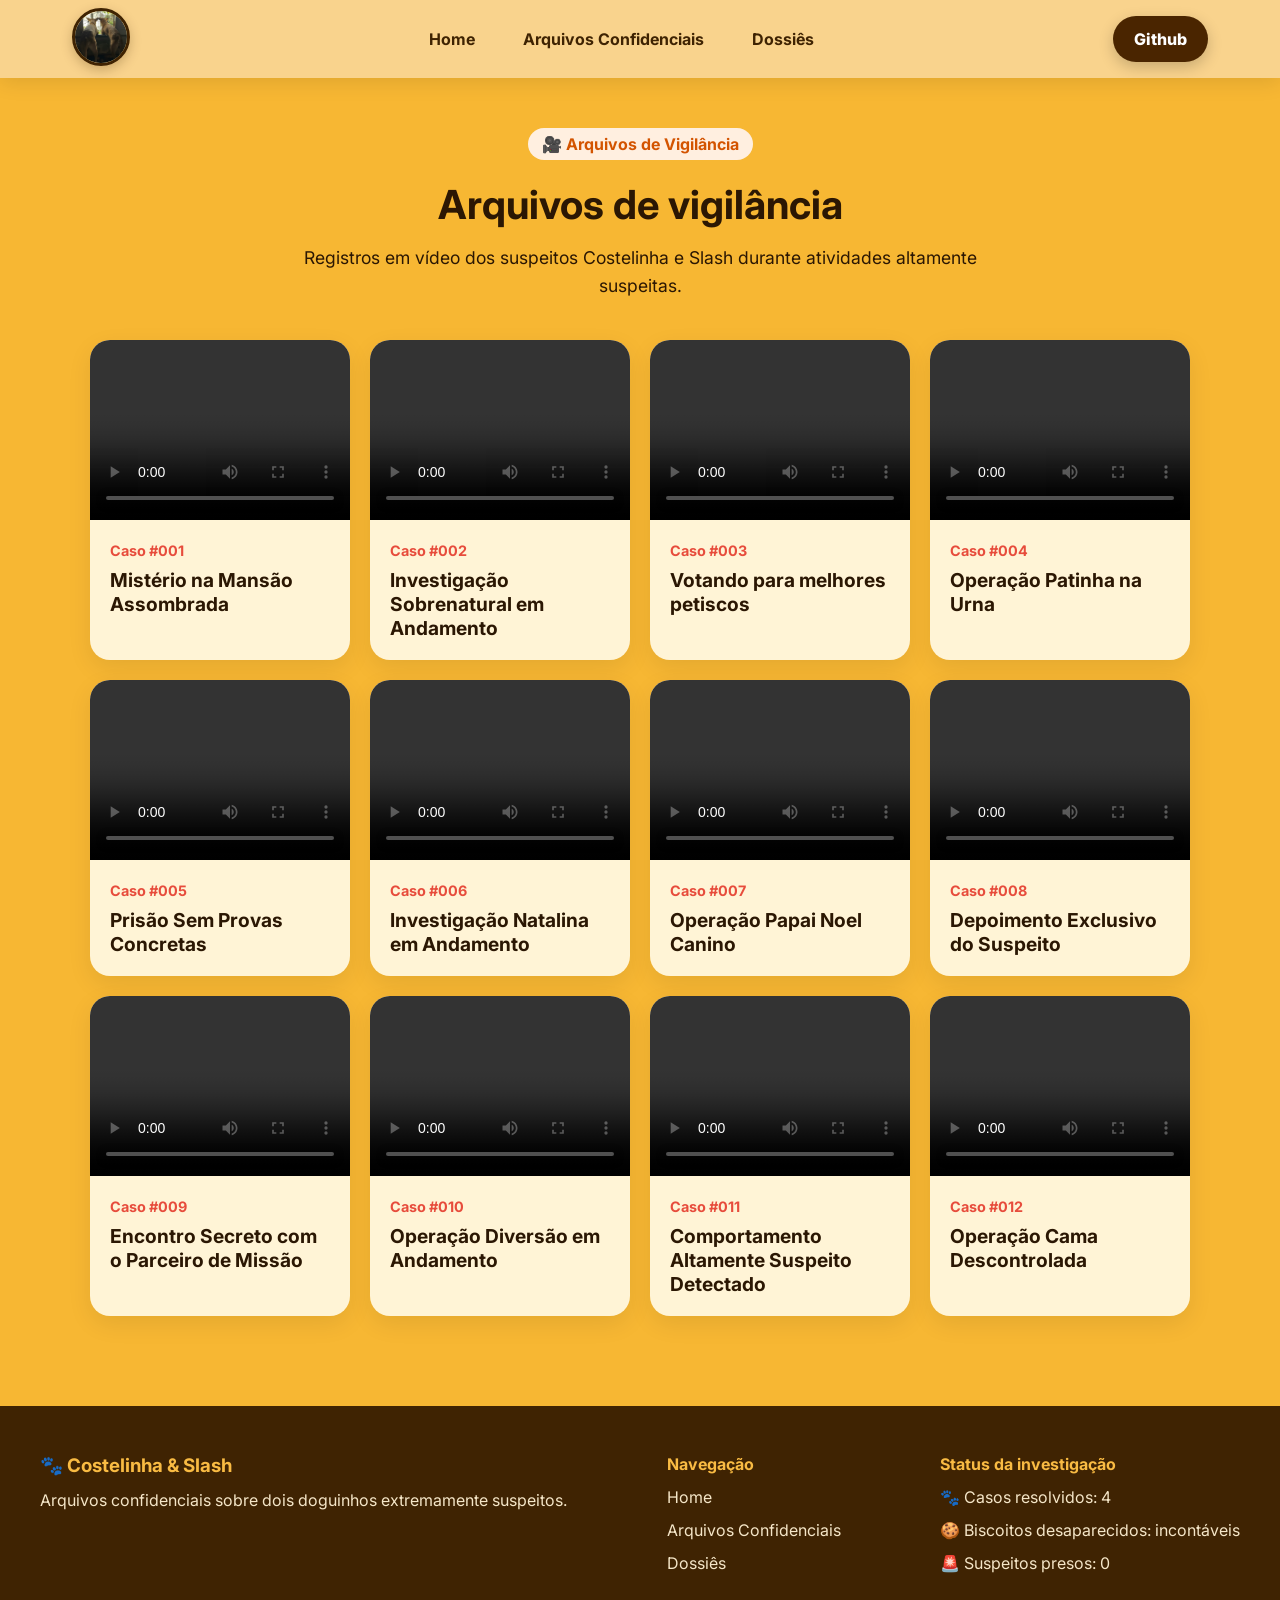
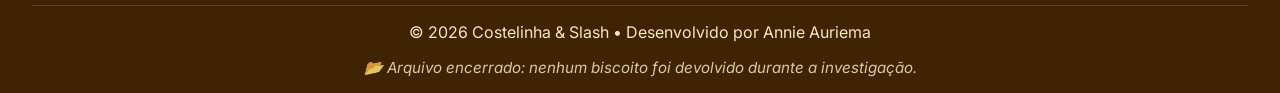
==== acontecimentos.html @ ba11d40e "Primeira versão do site dos doquinhos" ====
<!DOCTYPE html>
<html lang="pt-BR">
<head>
  <meta charset="UTF-8">
  <meta name="viewport" content="width=device-width, initial-scale=1.0">
  <title>Galeria | Costelinha & Slash</title>
  <link rel="stylesheet" href="styles.css">
  <link rel="stylesheet" href="acontecimentos.css">
</head>
<body>
  <header>
        <nav>
            <span class="logo-img"><img src="imagens/dogs na janela.jpeg"></span>
            <ul>
                <li><a href="index.html">Home</a></li>
                <li><a href="galeria.html">Arquivos Confidenciais</a></li>
                <li><a href="acontecimentos.html">Dossiês</a></li>
            </ul>
            <a href="https://github.com/AnnieAuriema" class="github" target="_blank" rel="noopener noreferrer">Github</a>
        </nav>
    </header>
  <main>
    <section class="videos-section">
    <div class="titulo-secao">
        <span>🎥 Arquivos de Vigilância</span>
        <h2>Arquivos de vigilância</h2>
        <p>
            Registros em vídeo dos suspeitos Costelinha e Slash
            durante atividades altamente suspeitas.
        </p>
    </div>
    <div class="videos-container">
        <div class="video-card">
            <video controls preload="metadata">
                <source src="videos/video slash hallo.mp4" type="video/mp4">
            </video>
            <div class="video-info">
                <span>Caso #001</span>
                <h3>Mistério na Mansão Assombrada</h3>
            </div>
        </div>
        <div class="video-card">
            <video controls preload="metadata">
                <source src="videos/video telinha hallo.mp4" type="video/mp4">
            </video>
            <div class="video-info">
                <span>Caso #002</span>
                <h3>Investigação Sobrenatural em Andamento</h3>
            </div>
        </div>
        <div class="video-card">
            <video controls preload="metadata">
                <source src="videos/video Slash votando.mp4" type="video/mp4">
            </video>
            <div class="video-info">
                <span>Caso #003</span>
                <h3>Votando para melhores petiscos</h3>
            </div>
        </div>
        <div class="video-card">
            <video controls preload="metadata">
                <source src="videos/video Telinha votando.mp4" type="video/mp4">
            </video>
            <div class="video-info">
                <span>Caso #004</span>
                <h3>Operação Patinha na Urna</h3>
            </div>
        </div>
        <div class="video-card">
            <video controls preload="metadata">
                <source src="videos/video fomos detidos.mp4" type="video/mp4">
            </video>
            <div class="video-info">
                <span>Caso #005</span>
                <h3>Prisão Sem Provas Concretas</h3>
            </div>
        </div>
        <div class="video-card">
            <video controls preload="metadata">
                <source src="videos/video slash natal.mp4" type="video/mp4">
            </video>
            <div class="video-info">
                <span>Caso #006</span>
                <h3>Investigação Natalina em Andamento</h3>
            </div>
        </div>
        <div class="video-card">
            <video controls preload="metadata">
                <source src="videos/video telinha natal.mp4" type="video/mp4">
            </video>
            <div class="video-info">
                <span>Caso #007</span>
                <h3>Operação Papai Noel Canino</h3>
            </div>
        </div>
        <div class="video-card">
            <video controls preload="metadata">
                <source src="videos/video slash conversando.mp4" type="video/mp4">
            </video>
            <div class="video-info">
                <span>Caso #008</span>
                <h3>Depoimento Exclusivo do Suspeito</h3>
            </div>
        </div>
        <div class="video-card">
            <video controls preload="metadata">
                <source src="videos/video papai chegou.mp4" type="video/mp4">
            </video>
            <div class="video-info">
                <span>Caso #009</span>
                <h3>Encontro Secreto com o Parceiro de Missão</h3>
            </div>
        </div>
        <div class="video-card">
            <video controls preload="metadata">
                <source src="videos/video slash brincando com o pai.mp4" type="video/mp4">
            </video>
            <div class="video-info">
                <span>Caso #010</span>
                <h3>Operação Diversão em Andamento</h3>
            </div>
        </div>
        <div class="video-card">
            <video controls preload="metadata">
                <source src="videos/video slash bagunçando a cama.mp4" type="video/mp4">
            </video>
            <div class="video-info">
                <span>Caso #011</span>
                <h3>Comportamento Altamente Suspeito Detectado</h3>
            </div>
        </div>
        <div class="video-card">
            <video controls preload="metadata">
                <source src="videos/video telinha doidinho na cama.mp4" type="video/mp4">
            </video>
            <div class="video-info">
                <span>Caso #012</span>
                <h3>Operação Cama Descontrolada</h3>
            </div>
        </div>
    </section>
  </main>
<footer>
            <div class="footer-conteudo">
                <div class="footer-logo">
                    <h3>🐾 Costelinha & Slash</h3>
                        <p>Arquivos confidenciais sobre dois doguinhos extremamente suspeitos.</p>
                </div>
            <div class="footer-links">
                <h4>Navegação</h4>
                    <a href="index.html">Home</a>
                    <a href="galeria.html">Arquivos Confidenciais</a>
                    <a href="acontecimentos.html">Dossiês</a>
            </div>
            <div class="footer-status">
                <h4>Status da investigação</h4>
                    <p>🐾 Casos resolvidos: 4</p>
                    <p>🍪 Biscoitos desaparecidos: incontáveis</p>
                    <p>🚨 Suspeitos presos: 0</p>
            </div>
            </div>
            <div class="footer-copy">© 2026 Costelinha & Slash • Desenvolvido por Annie Auriema</div>
                <p class="footer-piada">📂 Arquivo encerrado: nenhum biscoito foi devolvido durante a investigação.</p>
        </footer>
</body>
</html>
---- styles.css ----
@import url('https://fonts.googleapis.com/css2?family=Epilogue:wght@400;600;700&family=Inter:wght@400;500;600;700&family=Montserrat:wght@700;800&display=swap');

* {
    margin: 0;
    padding: 0;
    box-sizing: border-box;
}

html {
    font-family: Inter, sans-serif;
    scroll-behavior: smooth;
}

body {
    background:#f7b733;
    color: #2b1703;
}

a {
    text-decoration: none;
    color: inherit;
}

ul {
    list-style: none;
}

h1 {
    font-family: Montserrat, sans-serif;
    font-size: clamp(2rem, 4vw, 3.2rem);
    font-weight: 800;
    line-height: 1.1;
}

hr {
    width: 120px;
    border: 2px solid #3f2302;
}


/* NAVBAR */
body > header {
    background:#f9d38d;
    position: sticky;
    top: 0;
    z-index:1000;
    box-shadow: 0 4px 20px rgba(0,0,0,.1);
}

nav {
    max-width: 1200px;
    margin: auto;
    padding: 0.5rem 2rem;
    display: grid;
    grid-template-columns:
    auto 1fr auto;
    align-items: center;
    justify-content: space-between;
    gap:2rem;
}

.logo-img img {
    width: 58px;
    height: 58px;
    object-fit: cover;
    border-radius: 50%;
    border: 3px solid #3f2302;
    box-shadow: 0 4px 12px rgba(63, 35, 2, 0.25);
}

nav ul {
    display: flex;
    gap: 3rem;
    color: #3f2302;
    font-weight: 600;
    align-items: center;
    justify-content:center;
}

nav ul li a {
    color: #3f2302;
    font-weight: 700;
    font-size: 1rem;
    position: relative;
    cursor: pointer;
    transition:.3s;
}

nav ul li a::after {
    content: "";
    width: 0;
    height: 3px;
    background: #3f2302;
    position: absolute;
    left: 0;
    bottom: -8px;
    border-radius: 999px;
    transition: width 0.3s ease;
}

nav ul li a:hover::after {
    width: 100%;
    color:#6b3700;
}

nav a:hover {
    color: #e50808;
}

.github {
    background:#4a2500;
    color:white;
    box-shadow:
    0 5px 15px rgba(0,0,0,.2);
    padding: 0.8rem 1.3rem;
    border-radius: 999px;
    font-weight: 800;
    transition: 0.3s ease;
}

.github:hover {
    background: #552217;
    transform: translateY(-2px);
}

/* HERO */
.principal {
    background: linear-gradient(135deg,#f7b733,#eda81f);
}

.hero {
    max-width: 1200px;
    margin: auto;
    padding: 1.5rem 2rem 1.5rem;
    display: flex;
    align-items: flex-start;
    justify-content: space-between;
    gap: 3rem;
}

.hero-conteudo {
    background:#ffd06a;
    padding: 1.2rem 1.5rem 2rem;
    border-radius:20px;
    flex: 1;
    display: flex;
    flex-direction: column;
    gap: 1.2rem;
    box-shadow:0 15px 40px rgba(0,0,0,.12);
    position:relative;
    z-index:1;
    min-height:630px;
    justify-content:space-between;
}

.hero-botoes{
    display:flex;
    flex-direction:row;
    align-items:center;
    gap:1.5rem;
    margin-top:2rem;
    flex-wrap:nowrap;
}

.botao-hero,
.botao-secundario{
    display:flex;
    align-items:center;
    justify-content:center;
    gap:.5rem;
    width:240px;
    height:48px;
    border-radius:999px;
    font-weight:700;
    transition:.3s;
    cursor:pointer;
    box-shadow: 0 6px 15px rgba(0,0,0,.15);
}

.botao-hero{
    background:#4a2500;
    color:white;
}

.botao-secundario{
    background:#4a2500;
    color:white;
    border:none;
}

.botao-hero:hover,
.botao-secundario:hover{
    transform:translateY(-4px);
}

.botao-secundario:hover{
    background:#6b3700;
    color:white;
    transform: translateY(-4px);
}

.botao-hero:hover{
    background:#6b3700;
}

.destaque {
    font-family: Epilogue, sans-serif;
    font-size: 0.9rem;
    font-weight: 700;
    text-transform: uppercase;
    letter-spacing: 3px;
}

.marron,
.marrom {
    color: #3f2302;
}

.vermelho {
    color: #e50808;
}

.hero-subtitulo {
    font-size: 1.3rem;
    line-height: 1.8;
    color: #552217;
    max-width: 600px;
}

/* GALERIA HERO */
.hero-imagens-conteiner {
    width:100%;
    max-width:560px;
    height:580px;   
    display:grid;
    grid-template-columns:repeat(3, 1fr);
    grid-auto-rows:145px;
    gap:1rem;
}

.hero-imagens-conteiner figure {
    overflow: hidden;
    border-radius: 1rem;
}

.hero-imagens-conteiner img {
    width: 100%;
    height: 100%;
    object-fit: cover;
    display: block;
    border-radius: 1rem;
    box-shadow: 0 10px 25px rgba(63,35,2,.25);
    transition:.3s;
}

.hero-imagens-conteiner img:hover {
    transform: scale(1.05);
}

.hero-imagens-conteiner figure:nth-child(1){
    grid-row:span 2;
}

.hero-imagens-conteiner figure:nth-child(5){
    grid-row:span 2;
}

.hero-imagens-conteiner figure:nth-child(7){
    grid-row:span 2;
}

/* NOTÍCIAS */
.noticias {
    max-width: 1120px;
    margin: auto;
    padding: 2rem 2rem 5rem;
    position: relative;
    z-index: 1;
}

.noticias-cabecalho {
    background:#f4d89a;
    padding:1rem 2rem;
    border-radius:20px;
    text-align: center;
    display: flex;
    flex-direction: column;
    gap:.3rem;
    margin-bottom: 3rem;
    box-shadow:0 10px 25px rgba(0,0,0,.08);
}

.noticias-cabecalho span{
    font-size:.8rem;
    letter-spacing:4px;
    font-weight:700;
    color:#6a4720;
}

.noticias-titulo {
    font-family:Montserrat,sans-serif;
    font-size:3rem;
    line-height:1.1;
    color: #3f2302;
}

.noticias-subtitulo {
    color:#6a4720;
    font-size:1rem;
    max-width:750px;
    margin:auto;
    line-height:1.5;
}

.noticias-card-container {
    display: grid;
    grid-template-columns:repeat(2, 360px);
    justify-content: center;
    flex-wrap: wrap;
    gap: 2rem 2rem;
    margin-top:3rem;
}

.noticias-card {
    width: 100%;
    max-width:430px;
    min-height: 300px;
    margin:auto;
    background:#f8e7c3;
    border-radius: 24px;
    padding: 1.5rem;
    box-shadow:0 10px 20px rgba(0,0,0,.08);
    display:flex;
    justify-content: space-between;
    flex-direction:column;
    gap:1rem;
    transition:transform .3s,box-shadow .3s;
}

.noticias-card:hover{
    transform: translateY(-8px);
    box-shadow: 0 20px 40px rgba(0,0,0,.15);
}

.noticias-card-cabecalho {
    padding:1rem;
    display: flex;
    justify-content: space-between;
    align-items: center;
    gap: 1.5rem;
}

.noticias-titulo-card {
    font-family: Montserrat, sans-serif;
    font-size: 1.5rem;
    color: #3f2302;
    margin-top:0;
    margin-bottom: 1rem;
    line-height:1.2;
}

.noticias-card-topo{
    display:flex;
    justify-content:space-between;
    align-items:center;
    margin-bottom:1rem;
}

.noticias-avaliacao{
    margin:0;
    background:#fff3d7;
    padding:8px 12px;
    border-radius:999px;
    font-size:.85rem;
    font-weight:600;
    color:#7a4208;
}

.noticias-descricao{
    color:#5c4634;
    line-height:1.6;
    flex-grow: 1;
    margin-top:0;
}

.noticias-autor {
    display: flex;
    align-items: center;
    gap:12px;
    margin-top:auto;
}

.noticias-autor img {
    width: 60px;
    height: 60px;
    object-fit: cover;
    border-radius: 50%;
    border:2px solid #d89f2c;
}

.noticias-autor-nome {
    font-weight: 600;
    color:#4b2b0a;
    font-size: 1rem;
}

/* FOOTER */
footer{
    background:#3f2302;
    padding:3rem 2rem 1rem;
}

.footer-conteudo{
    max-width:1200px;
    margin:auto;
    display:flex;
    justify-content:space-between;
    gap:3rem;
    flex-wrap:wrap;
}

.footer-logo,
.footer-links,
.footer-status{
    display:flex;
    flex-direction:column;
    gap:.8rem;
}

.footer-logo h3,
.footer-links h4,
.footer-status h4{
    color:#f9bb43;
}

.footer-logo p,
.footer-status p,
.footer-links a{
    color:#f5e6c8;
}

.footer-links a:hover{
    color:#f9bb43;
}

.footer-copy{
    margin-top:2rem;
    padding-top:1rem;
    border-top:1px solid rgba(255,255,255,.15);
    text-align:center;
    color:#f5e6c8;
}

.footer-piada{
    margin-top:1rem;
    text-align:center;
    color:#f5e6c8;
    opacity:.85;
    font-style:italic;
    font-size:.95rem;
}

.footer-links a{
    transition:.3s;
}

.footer-links a:hover{
    color:#f9bb43;
    transform:translateX(5px);
}


@media (max-width: 768px) {
  .galeria-container {
    grid-template-columns: 1fr;
  }

  .galeria-hero h2 {
    font-size: 2rem;
  }

  .foto-card img {
    height: 260px;
  }
}

/* RESPONSIVO */
    @media (max-width: 900px) {
    nav {
        grid-template-columns: 1fr;
        justify-items: center;
        gap: 1rem;
    }

    nav ul {
        flex-wrap: wrap;
        justify-content: center;
    }

    .hero {
        flex-direction: column;
        text-align: center;
    }

    .hero-conteudo {
        align-items: center;
    }

    .hero-imagens-conteiner {
        max-width: 100%;
        columns: 2;
    }
}

@media (max-width: 500px) {
    .hero {
        padding: 3rem 1rem;
    }

    .hero-imagens-conteiner {
        columns: 1;
    }

    .noticias {
        padding: 3rem 1rem;
    }

    .noticias-card-cabecalho {
        flex-direction: column;
    }
}
---- acontecimentos.css ----
.videos-section {
    max-width: 1200px;
    margin: auto;
    padding: 50px 20px;
}

.titulo-secao {
    text-align: center;
    margin-bottom: 40px;
}

.titulo-secao span {
    display: inline-block;
    background-color: #ffefe0;
    color: #d35400;
    padding: 6px 14px;
    border-radius: 20px;
    font-weight: bold;
    margin-bottom: 20px;
}

.titulo-secao h2 {
    font-size: 2.5rem;
    margin-bottom: 15px;
}

.titulo-secao p {
    max-width: 700px;
    margin: auto;
    font-size: 1.1rem;
    line-height: 1.6;
}
.videos-container {
    display: flex;
    flex-wrap: wrap;
    justify-content: center;
    gap: 20px;
    max-width: 1200px;
    margin: 40px auto;
}

.video-card {
    width: 260px;
    background: #fff4d6;
    border-radius: 20px;
    overflow: hidden;
    box-shadow: 0 8px 25px rgba(0,0,0,.08);
    transition: .3s;
}

.video-card:hover {
    transform: translateY(-8px);
    box-shadow: 0 15px 35px rgba(0,0,0,.15);
}

.video-card video {
    width: 100%;
    height: 180px;
    object-fit: cover;
    display: block;
}

.video-info {
    padding: 20px;
}

.video-info span {
    color: #e74c3c;
    font-weight: bold;
    font-size: .9rem;
}

.video-info h3 {
    margin-top: 8px;
    font-size: 1.2rem;
}
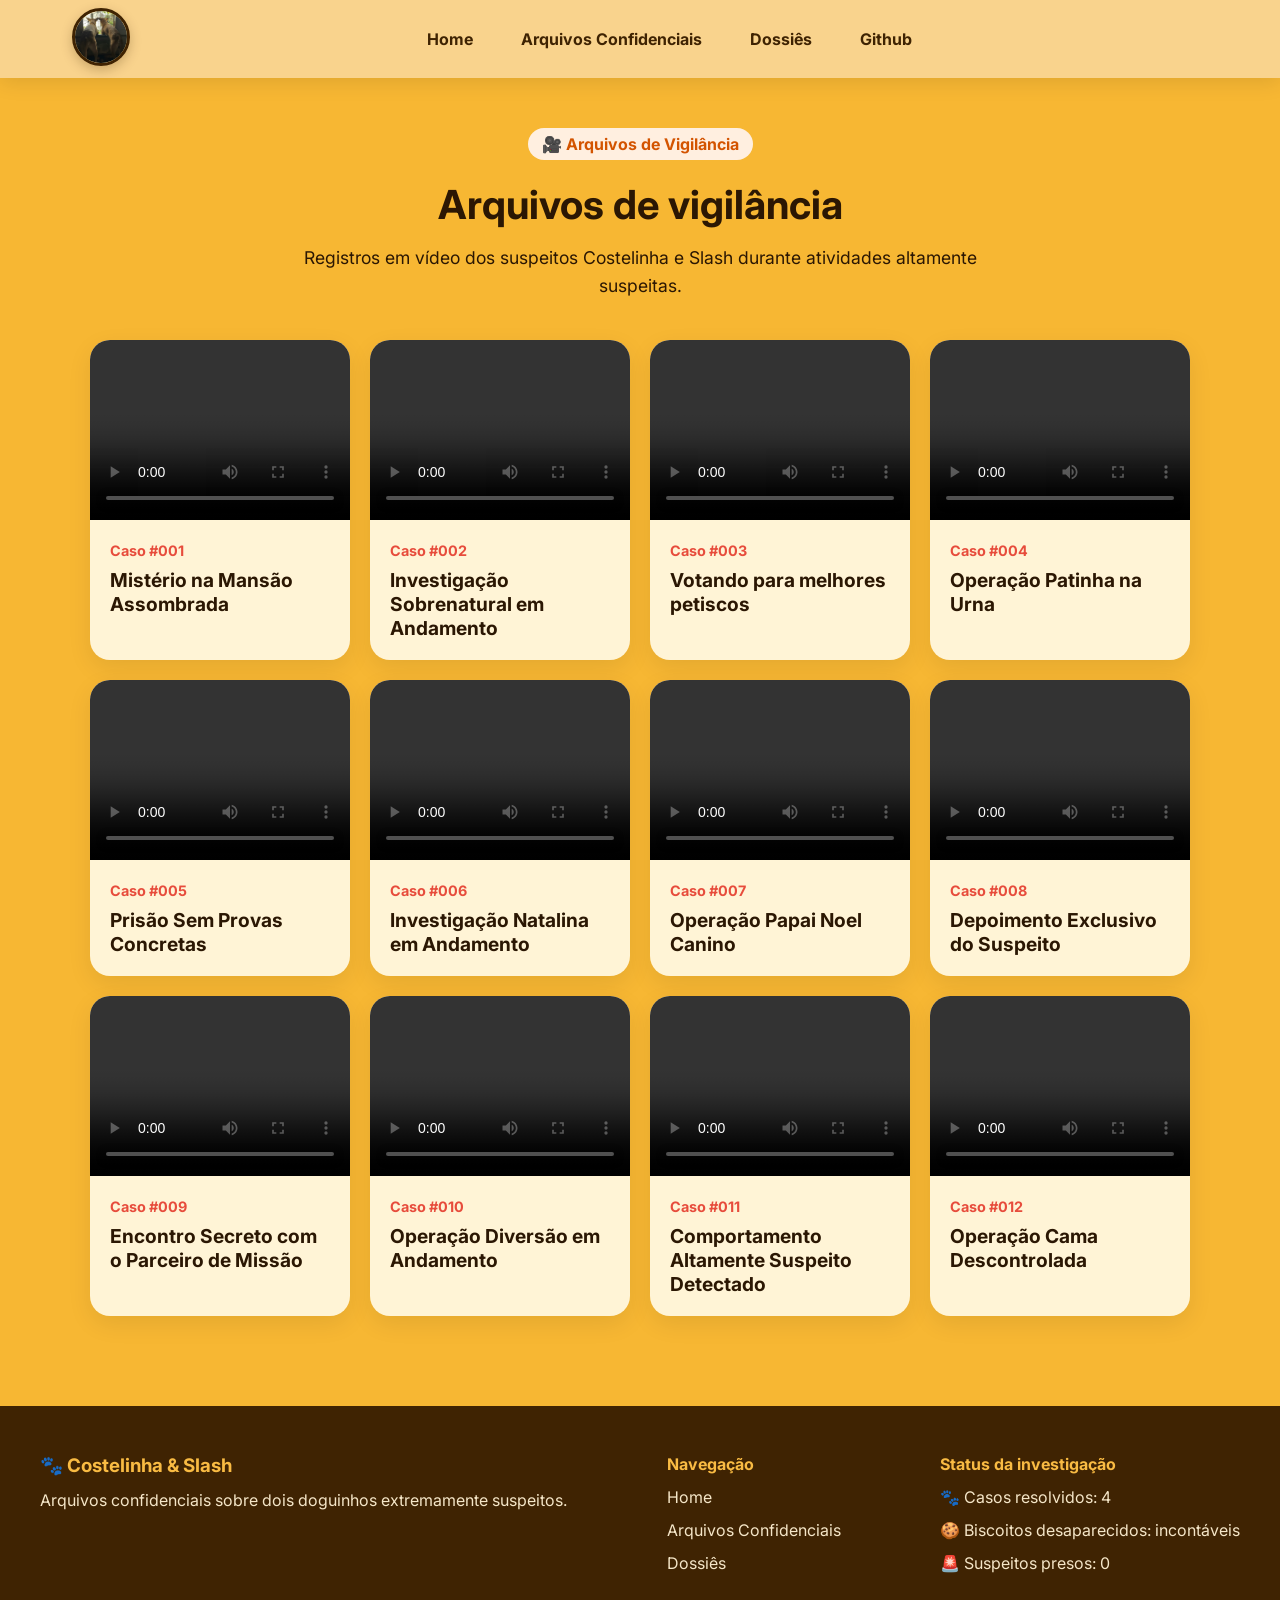
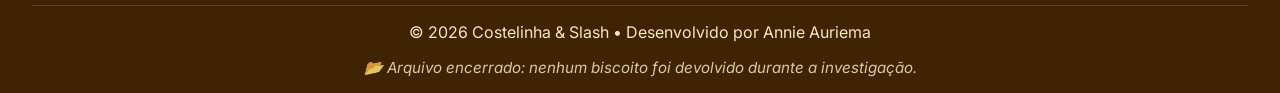
==== commit e2e438d6: "Ajuste da responsividade mobile" ====
--- a/acontecimentos.html
+++ b/acontecimentos.html
@@ -1,167 +1,177 @@
 <!DOCTYPE html>
 <html lang="pt-BR">
+
 <head>
-  <meta charset="UTF-8">
-  <meta name="viewport" content="width=device-width, initial-scale=1.0">
-  <title>Galeria | Costelinha & Slash</title>
-  <link rel="stylesheet" href="styles.css">
-  <link rel="stylesheet" href="acontecimentos.css">
+    <meta charset="UTF-8">
+    <meta name="viewport" content="width=device-width, initial-scale=1.0">
+    <title>Galeria | Costelinha & Slash</title>
+    <link rel="stylesheet" href="styles.css">
+    <link rel="stylesheet" href="acontecimentos.css">
 </head>
+
 <body>
-  <header>
+    <header>
         <nav>
-            <span class="logo-img"><img src="imagens/dogs na janela.jpeg"></span>
-            <ul>
+            <span class="logo-img">
+                <img src="imagens/dogs na janela.jpeg" alt="Costelinha e Slash"></span>
+            <button class="menu-toggle" onclick="abrirMenu()">☰</button>
+            <ul class="menu" id="menu">
                 <li><a href="index.html">Home</a></li>
                 <li><a href="galeria.html">Arquivos Confidenciais</a></li>
                 <li><a href="acontecimentos.html">Dossiês</a></li>
+                <li><a href="https://github.com/AnnieAuriema" target="_blank">Github</a></li>
             </ul>
-            <a href="https://github.com/AnnieAuriema" class="github" target="_blank" rel="noopener noreferrer">Github</a>
         </nav>
     </header>
-  <main>
-    <section class="videos-section">
-    <div class="titulo-secao">
-        <span>🎥 Arquivos de Vigilância</span>
-        <h2>Arquivos de vigilância</h2>
-        <p>
-            Registros em vídeo dos suspeitos Costelinha e Slash
-            durante atividades altamente suspeitas.
-        </p>
-    </div>
-    <div class="videos-container">
-        <div class="video-card">
-            <video controls preload="metadata">
-                <source src="videos/video slash hallo.mp4" type="video/mp4">
-            </video>
-            <div class="video-info">
-                <span>Caso #001</span>
-                <h3>Mistério na Mansão Assombrada</h3>
+    <main>
+        <section class="videos-section">
+            <div class="titulo-secao">
+                <span>🎥 Arquivos de Vigilância</span>
+                <h2>Arquivos de vigilância</h2>
+                <p>
+                    Registros em vídeo dos suspeitos Costelinha e Slash
+                    durante atividades altamente suspeitas.
+                </p>
             </div>
-        </div>
-        <div class="video-card">
-            <video controls preload="metadata">
-                <source src="videos/video telinha hallo.mp4" type="video/mp4">
-            </video>
-            <div class="video-info">
-                <span>Caso #002</span>
-                <h3>Investigação Sobrenatural em Andamento</h3>
+            <div class="videos-container">
+                <div class="video-card">
+                    <video controls preload="metadata">
+                        <source src="videos/video slash hallo.mp4" type="video/mp4">
+                    </video>
+                    <div class="video-info">
+                        <span>Caso #001</span>
+                        <h3>Mistério na Mansão Assombrada</h3>
+                    </div>
+                </div>
+                <div class="video-card">
+                    <video controls preload="metadata">
+                        <source src="videos/video telinha hallo.mp4" type="video/mp4">
+                    </video>
+                    <div class="video-info">
+                        <span>Caso #002</span>
+                        <h3>Investigação Sobrenatural em Andamento</h3>
+                    </div>
+                </div>
+                <div class="video-card">
+                    <video controls preload="metadata">
+                        <source src="videos/video Slash votando.mp4" type="video/mp4">
+                    </video>
+                    <div class="video-info">
+                        <span>Caso #003</span>
+                        <h3>Votando para melhores petiscos</h3>
+                    </div>
+                </div>
+                <div class="video-card">
+                    <video controls preload="metadata">
+                        <source src="videos/video Telinha votando.mp4" type="video/mp4">
+                    </video>
+                    <div class="video-info">
+                        <span>Caso #004</span>
+                        <h3>Operação Patinha na Urna</h3>
+                    </div>
+                </div>
+                <div class="video-card">
+                    <video controls preload="metadata">
+                        <source src="videos/video fomos detidos.mp4" type="video/mp4">
+                    </video>
+                    <div class="video-info">
+                        <span>Caso #005</span>
+                        <h3>Prisão Sem Provas Concretas</h3>
+                    </div>
+                </div>
+                <div class="video-card">
+                    <video controls preload="metadata">
+                        <source src="videos/video slash natal.mp4" type="video/mp4">
+                    </video>
+                    <div class="video-info">
+                        <span>Caso #006</span>
+                        <h3>Investigação Natalina em Andamento</h3>
+                    </div>
+                </div>
+                <div class="video-card">
+                    <video controls preload="metadata">
+                        <source src="videos/video telinha natal.mp4" type="video/mp4">
+                    </video>
+                    <div class="video-info">
+                        <span>Caso #007</span>
+                        <h3>Operação Papai Noel Canino</h3>
+                    </div>
+                </div>
+                <div class="video-card">
+                    <video controls preload="metadata">
+                        <source src="videos/video slash conversando.mp4" type="video/mp4">
+                    </video>
+                    <div class="video-info">
+                        <span>Caso #008</span>
+                        <h3>Depoimento Exclusivo do Suspeito</h3>
+                    </div>
+                </div>
+                <div class="video-card">
+                    <video controls preload="metadata">
+                        <source src="videos/video papai chegou.mp4" type="video/mp4">
+                    </video>
+                    <div class="video-info">
+                        <span>Caso #009</span>
+                        <h3>Encontro Secreto com o Parceiro de Missão</h3>
+                    </div>
+                </div>
+                <div class="video-card">
+                    <video controls preload="metadata">
+                        <source src="videos/video slash brincando com o pai.mp4" type="video/mp4">
+                    </video>
+                    <div class="video-info">
+                        <span>Caso #010</span>
+                        <h3>Operação Diversão em Andamento</h3>
+                    </div>
+                </div>
+                <div class="video-card">
+                    <video controls preload="metadata">
+                        <source src="videos/video slash bagunçando a cama.mp4" type="video/mp4">
+                    </video>
+                    <div class="video-info">
+                        <span>Caso #011</span>
+                        <h3>Comportamento Altamente Suspeito Detectado</h3>
+                    </div>
+                </div>
+                <div class="video-card">
+                    <video controls preload="metadata">
+                        <source src="videos/video telinha doidinho na cama.mp4" type="video/mp4">
+                    </video>
+                    <div class="video-info">
+                        <span>Caso #012</span>
+                        <h3>Operação Cama Descontrolada</h3>
+                    </div>
+                </div>
+        </section>
+    </main>
+    <footer>
+        <div class="footer-conteudo">
+            <div class="footer-logo">
+                <h3>🐾 Costelinha & Slash</h3>
+                <p>Arquivos confidenciais sobre dois doguinhos extremamente suspeitos.</p>
             </div>
-        </div>
-        <div class="video-card">
-            <video controls preload="metadata">
-                <source src="videos/video Slash votando.mp4" type="video/mp4">
-            </video>
-            <div class="video-info">
-                <span>Caso #003</span>
-                <h3>Votando para melhores petiscos</h3>
-            </div>
-        </div>
-        <div class="video-card">
-            <video controls preload="metadata">
-                <source src="videos/video Telinha votando.mp4" type="video/mp4">
-            </video>
-            <div class="video-info">
-                <span>Caso #004</span>
-                <h3>Operação Patinha na Urna</h3>
-            </div>
-        </div>
-        <div class="video-card">
-            <video controls preload="metadata">
-                <source src="videos/video fomos detidos.mp4" type="video/mp4">
-            </video>
-            <div class="video-info">
-                <span>Caso #005</span>
-                <h3>Prisão Sem Provas Concretas</h3>
-            </div>
-        </div>
-        <div class="video-card">
-            <video controls preload="metadata">
-                <source src="videos/video slash natal.mp4" type="video/mp4">
-            </video>
-            <div class="video-info">
-                <span>Caso #006</span>
-                <h3>Investigação Natalina em Andamento</h3>
-            </div>
-        </div>
-        <div class="video-card">
-            <video controls preload="metadata">
-                <source src="videos/video telinha natal.mp4" type="video/mp4">
-            </video>
-            <div class="video-info">
-                <span>Caso #007</span>
-                <h3>Operação Papai Noel Canino</h3>
-            </div>
-        </div>
-        <div class="video-card">
-            <video controls preload="metadata">
-                <source src="videos/video slash conversando.mp4" type="video/mp4">
-            </video>
-            <div class="video-info">
-                <span>Caso #008</span>
-                <h3>Depoimento Exclusivo do Suspeito</h3>
-            </div>
-        </div>
-        <div class="video-card">
-            <video controls preload="metadata">
-                <source src="videos/video papai chegou.mp4" type="video/mp4">
-            </video>
-            <div class="video-info">
-                <span>Caso #009</span>
-                <h3>Encontro Secreto com o Parceiro de Missão</h3>
-            </div>
-        </div>
-        <div class="video-card">
-            <video controls preload="metadata">
-                <source src="videos/video slash brincando com o pai.mp4" type="video/mp4">
-            </video>
-            <div class="video-info">
-                <span>Caso #010</span>
-                <h3>Operação Diversão em Andamento</h3>
-            </div>
-        </div>
-        <div class="video-card">
-            <video controls preload="metadata">
-                <source src="videos/video slash bagunçando a cama.mp4" type="video/mp4">
-            </video>
-            <div class="video-info">
-                <span>Caso #011</span>
-                <h3>Comportamento Altamente Suspeito Detectado</h3>
-            </div>
-        </div>
-        <div class="video-card">
-            <video controls preload="metadata">
-                <source src="videos/video telinha doidinho na cama.mp4" type="video/mp4">
-            </video>
-            <div class="video-info">
-                <span>Caso #012</span>
-                <h3>Operação Cama Descontrolada</h3>
-            </div>
-        </div>
-    </section>
-  </main>
-<footer>
-            <div class="footer-conteudo">
-                <div class="footer-logo">
-                    <h3>🐾 Costelinha & Slash</h3>
-                        <p>Arquivos confidenciais sobre dois doguinhos extremamente suspeitos.</p>
-                </div>
             <div class="footer-links">
                 <h4>Navegação</h4>
-                    <a href="index.html">Home</a>
-                    <a href="galeria.html">Arquivos Confidenciais</a>
-                    <a href="acontecimentos.html">Dossiês</a>
+                <a href="index.html">Home</a>
+                <a href="galeria.html">Arquivos Confidenciais</a>
+                <a href="acontecimentos.html">Dossiês</a>
             </div>
             <div class="footer-status">
                 <h4>Status da investigação</h4>
-                    <p>🐾 Casos resolvidos: 4</p>
-                    <p>🍪 Biscoitos desaparecidos: incontáveis</p>
-                    <p>🚨 Suspeitos presos: 0</p>
+                <p>🐾 Casos resolvidos: 4</p>
+                <p>🍪 Biscoitos desaparecidos: incontáveis</p>
+                <p>🚨 Suspeitos presos: 0</p>
             </div>
-            </div>
-            <div class="footer-copy">© 2026 Costelinha & Slash • Desenvolvido por Annie Auriema</div>
-                <p class="footer-piada">📂 Arquivo encerrado: nenhum biscoito foi devolvido durante a investigação.</p>
-        </footer>
+        </div>
+        <div class="footer-copy">© 2026 Costelinha & Slash • Desenvolvido por Annie Auriema</div>
+        <p class="footer-piada">📂 Arquivo encerrado: nenhum biscoito foi devolvido durante a investigação.</p>
+    </footer>
+    <script>
+        function abrirMenu() {
+            const menu = document.getElementById("menu");
+            menu.classList.toggle("ativo");
+        }
+    </script>
 </body>
-</html>
-  +
+</html>
--- a/styles.css
+++ b/styles.css
@@ -12,7 +12,7 @@
 }
 
 body {
-    background:#f7b733;
+    background: #f7b733;
     color: #2b1703;
 }
 
@@ -39,12 +39,12 @@
 
 
 /* NAVBAR */
-body > header {
-    background:#f9d38d;
+body>header {
+    background: #f9d38d;
     position: sticky;
     top: 0;
-    z-index:1000;
-    box-shadow: 0 4px 20px rgba(0,0,0,.1);
+    z-index: 1000;
+    box-shadow: 0 4px 20px rgba(0, 0, 0, .1);
 }
 
 nav {
@@ -53,10 +53,10 @@
     padding: 0.5rem 2rem;
     display: grid;
     grid-template-columns:
-    auto 1fr auto;
+        auto 1fr auto;
     align-items: center;
     justify-content: space-between;
-    gap:2rem;
+    gap: 2rem;
 }
 
 .logo-img img {
@@ -74,7 +74,7 @@
     color: #3f2302;
     font-weight: 600;
     align-items: center;
-    justify-content:center;
+    justify-content: center;
 }
 
 nav ul li a {
@@ -83,7 +83,7 @@
     font-size: 1rem;
     position: relative;
     cursor: pointer;
-    transition:.3s;
+    transition: .3s;
 }
 
 nav ul li a::after {
@@ -100,7 +100,7 @@
 
 nav ul li a:hover::after {
     width: 100%;
-    color:#6b3700;
+    color: #6b3700;
 }
 
 nav a:hover {
@@ -108,10 +108,10 @@
 }
 
 .github {
-    background:#4a2500;
-    color:white;
+    background: #4a2500;
+    color: white;
     box-shadow:
-    0 5px 15px rgba(0,0,0,.2);
+        0 5px 15px rgba(0, 0, 0, .2);
     padding: 0.8rem 1.3rem;
     border-radius: 999px;
     font-weight: 800;
@@ -125,7 +125,7 @@
 
 /* HERO */
 .principal {
-    background: linear-gradient(135deg,#f7b733,#eda81f);
+    background: linear-gradient(135deg, #f7b733, #eda81f);
 }
 
 .hero {
@@ -139,68 +139,68 @@
 }
 
 .hero-conteudo {
-    background:#ffd06a;
+    background: #ffd06a;
     padding: 1.2rem 1.5rem 2rem;
-    border-radius:20px;
+    border-radius: 20px;
     flex: 1;
     display: flex;
     flex-direction: column;
     gap: 1.2rem;
-    box-shadow:0 15px 40px rgba(0,0,0,.12);
-    position:relative;
-    z-index:1;
-    min-height:630px;
-    justify-content:space-between;
-}
-
-.hero-botoes{
-    display:flex;
-    flex-direction:row;
-    align-items:center;
-    gap:1.5rem;
-    margin-top:2rem;
-    flex-wrap:nowrap;
+    box-shadow: 0 15px 40px rgba(0, 0, 0, .12);
+    position: relative;
+    z-index: 1;
+    min-height: 630px;
+    justify-content: space-between;
+}
+
+.hero-botoes {
+    display: flex;
+    flex-direction: row;
+    align-items: center;
+    gap: 1.5rem;
+    margin-top: 2rem;
+    flex-wrap: nowrap;
 }
 
 .botao-hero,
-.botao-secundario{
-    display:flex;
-    align-items:center;
-    justify-content:center;
-    gap:.5rem;
-    width:240px;
-    height:48px;
-    border-radius:999px;
-    font-weight:700;
-    transition:.3s;
-    cursor:pointer;
-    box-shadow: 0 6px 15px rgba(0,0,0,.15);
-}
-
-.botao-hero{
-    background:#4a2500;
-    color:white;
-}
-
-.botao-secundario{
-    background:#4a2500;
-    color:white;
-    border:none;
+.botao-secundario {
+    display: flex;
+    align-items: center;
+    justify-content: center;
+    gap: .5rem;
+    width: 240px;
+    height: 48px;
+    border-radius: 999px;
+    font-weight: 700;
+    transition: .3s;
+    cursor: pointer;
+    box-shadow: 0 6px 15px rgba(0, 0, 0, .15);
+}
+
+.botao-hero {
+    background: #4a2500;
+    color: white;
+}
+
+.botao-secundario {
+    background: #4a2500;
+    color: white;
+    border: none;
 }
 
 .botao-hero:hover,
-.botao-secundario:hover{
-    transform:translateY(-4px);
-}
-
-.botao-secundario:hover{
-    background:#6b3700;
-    color:white;
+.botao-secundario:hover {
     transform: translateY(-4px);
 }
 
-.botao-hero:hover{
-    background:#6b3700;
+.botao-secundario:hover {
+    background: #6b3700;
+    color: white;
+    transform: translateY(-4px);
+}
+
+.botao-hero:hover {
+    background: #6b3700;
 }
 
 .destaque {
@@ -229,13 +229,13 @@
 
 /* GALERIA HERO */
 .hero-imagens-conteiner {
-    width:100%;
-    max-width:560px;
-    height:580px;   
-    display:grid;
-    grid-template-columns:repeat(3, 1fr);
-    grid-auto-rows:145px;
-    gap:1rem;
+    width: 100%;
+    max-width: 560px;
+    height: 580px;
+    display: grid;
+    grid-template-columns: repeat(3, 1fr);
+    grid-auto-rows: 145px;
+    gap: 1rem;
 }
 
 .hero-imagens-conteiner figure {
@@ -249,24 +249,24 @@
     object-fit: cover;
     display: block;
     border-radius: 1rem;
-    box-shadow: 0 10px 25px rgba(63,35,2,.25);
-    transition:.3s;
+    box-shadow: 0 10px 25px rgba(63, 35, 2, .25);
+    transition: .3s;
 }
 
 .hero-imagens-conteiner img:hover {
     transform: scale(1.05);
 }
 
-.hero-imagens-conteiner figure:nth-child(1){
-    grid-row:span 2;
-}
-
-.hero-imagens-conteiner figure:nth-child(5){
-    grid-row:span 2;
-}
-
-.hero-imagens-conteiner figure:nth-child(7){
-    grid-row:span 2;
+.hero-imagens-conteiner figure:nth-child(1) {
+    grid-row: span 2;
+}
+
+.hero-imagens-conteiner figure:nth-child(5) {
+    grid-row: span 2;
+}
+
+.hero-imagens-conteiner figure:nth-child(7) {
+    grid-row: span 2;
 }
 
 /* NOTÍCIAS */
@@ -279,71 +279,71 @@
 }
 
 .noticias-cabecalho {
-    background:#f4d89a;
-    padding:1rem 2rem;
-    border-radius:20px;
+    background: #f4d89a;
+    padding: 1rem 2rem;
+    border-radius: 20px;
     text-align: center;
     display: flex;
     flex-direction: column;
-    gap:.3rem;
+    gap: .3rem;
     margin-bottom: 3rem;
-    box-shadow:0 10px 25px rgba(0,0,0,.08);
-}
-
-.noticias-cabecalho span{
-    font-size:.8rem;
-    letter-spacing:4px;
-    font-weight:700;
-    color:#6a4720;
+    box-shadow: 0 10px 25px rgba(0, 0, 0, .08);
+}
+
+.noticias-cabecalho span {
+    font-size: .8rem;
+    letter-spacing: 4px;
+    font-weight: 700;
+    color: #6a4720;
 }
 
 .noticias-titulo {
-    font-family:Montserrat,sans-serif;
-    font-size:3rem;
-    line-height:1.1;
+    font-family: Montserrat, sans-serif;
+    font-size: 3rem;
+    line-height: 1.1;
     color: #3f2302;
 }
 
 .noticias-subtitulo {
-    color:#6a4720;
-    font-size:1rem;
-    max-width:750px;
-    margin:auto;
-    line-height:1.5;
+    color: #6a4720;
+    font-size: 1rem;
+    max-width: 750px;
+    margin: auto;
+    line-height: 1.5;
 }
 
 .noticias-card-container {
     display: grid;
-    grid-template-columns:repeat(2, 360px);
+    grid-template-columns: repeat(2, 360px);
     justify-content: center;
     flex-wrap: wrap;
     gap: 2rem 2rem;
-    margin-top:3rem;
+    margin-top: 3rem;
 }
 
 .noticias-card {
     width: 100%;
-    max-width:430px;
+    max-width: 430px;
     min-height: 300px;
-    margin:auto;
-    background:#f8e7c3;
+    margin: auto;
+    background: #f8e7c3;
     border-radius: 24px;
     padding: 1.5rem;
-    box-shadow:0 10px 20px rgba(0,0,0,.08);
-    display:flex;
+    box-shadow: 0 10px 20px rgba(0, 0, 0, .08);
+    display: flex;
     justify-content: space-between;
-    flex-direction:column;
-    gap:1rem;
-    transition:transform .3s,box-shadow .3s;
-}
-
-.noticias-card:hover{
+    flex-direction: column;
+    gap: 1rem;
+    transition: transform .3s, box-shadow .3s;
+}
+
+.noticias-card:hover {
     transform: translateY(-8px);
-    box-shadow: 0 20px 40px rgba(0,0,0,.15);
+    box-shadow: 0 20px 40px rgba(0, 0, 0, .15);
 }
 
 .noticias-card-cabecalho {
-    padding:1rem;
+    padding: 1rem;
     display: flex;
     justify-content: space-between;
     align-items: center;
@@ -354,40 +354,40 @@
     font-family: Montserrat, sans-serif;
     font-size: 1.5rem;
     color: #3f2302;
-    margin-top:0;
+    margin-top: 0;
     margin-bottom: 1rem;
-    line-height:1.2;
-}
-
-.noticias-card-topo{
-    display:flex;
-    justify-content:space-between;
-    align-items:center;
-    margin-bottom:1rem;
-}
-
-.noticias-avaliacao{
-    margin:0;
-    background:#fff3d7;
-    padding:8px 12px;
-    border-radius:999px;
-    font-size:.85rem;
-    font-weight:600;
-    color:#7a4208;
-}
-
-.noticias-descricao{
-    color:#5c4634;
-    line-height:1.6;
+    line-height: 1.2;
+}
+
+.noticias-card-topo {
+    display: flex;
+    justify-content: space-between;
+    align-items: center;
+    margin-bottom: 1rem;
+}
+
+.noticias-avaliacao {
+    margin: 0;
+    background: #fff3d7;
+    padding: 8px 12px;
+    border-radius: 999px;
+    font-size: .85rem;
+    font-weight: 600;
+    color: #7a4208;
+}
+
+.noticias-descricao {
+    color: #5c4634;
+    line-height: 1.6;
     flex-grow: 1;
-    margin-top:0;
+    margin-top: 0;
 }
 
 .noticias-autor {
     display: flex;
     align-items: center;
-    gap:12px;
-    margin-top:auto;
+    gap: 12px;
+    margin-top: auto;
 }
 
 .noticias-autor img {
@@ -395,137 +395,268 @@
     height: 60px;
     object-fit: cover;
     border-radius: 50%;
-    border:2px solid #d89f2c;
+    border: 2px solid #d89f2c;
 }
 
 .noticias-autor-nome {
     font-weight: 600;
-    color:#4b2b0a;
+    color: #4b2b0a;
     font-size: 1rem;
 }
 
 /* FOOTER */
-footer{
-    background:#3f2302;
-    padding:3rem 2rem 1rem;
-}
-
-.footer-conteudo{
-    max-width:1200px;
-    margin:auto;
-    display:flex;
-    justify-content:space-between;
-    gap:3rem;
-    flex-wrap:wrap;
+footer {
+    background: #3f2302;
+    padding: 3rem 2rem 1rem;
+}
+
+.footer-conteudo {
+    max-width: 1200px;
+    margin: auto;
+    display: flex;
+    justify-content: space-between;
+    gap: 3rem;
+    flex-wrap: wrap;
 }
 
 .footer-logo,
 .footer-links,
-.footer-status{
-    display:flex;
-    flex-direction:column;
-    gap:.8rem;
+.footer-status {
+    display: flex;
+    flex-direction: column;
+    gap: .8rem;
 }
 
 .footer-logo h3,
 .footer-links h4,
-.footer-status h4{
-    color:#f9bb43;
+.footer-status h4 {
+    color: #f9bb43;
 }
 
 .footer-logo p,
 .footer-status p,
-.footer-links a{
-    color:#f5e6c8;
-}
-
-.footer-links a:hover{
-    color:#f9bb43;
-}
-
-.footer-copy{
-    margin-top:2rem;
-    padding-top:1rem;
-    border-top:1px solid rgba(255,255,255,.15);
-    text-align:center;
-    color:#f5e6c8;
-}
-
-.footer-piada{
-    margin-top:1rem;
-    text-align:center;
-    color:#f5e6c8;
-    opacity:.85;
-    font-style:italic;
-    font-size:.95rem;
-}
-
-.footer-links a{
-    transition:.3s;
-}
-
-.footer-links a:hover{
-    color:#f9bb43;
-    transform:translateX(5px);
-}
-
-
-@media (max-width: 768px) {
-  .galeria-container {
-    grid-template-columns: 1fr;
-  }
-
-  .galeria-hero h2 {
-    font-size: 2rem;
-  }
-
-  .foto-card img {
-    height: 260px;
-  }
-}
-
-/* RESPONSIVO */
-    @media (max-width: 900px) {
+.footer-links a {
+    color: #f5e6c8;
+}
+
+.footer-links a:hover {
+    color: #f9bb43;
+}
+
+.footer-copy {
+    margin-top: 2rem;
+    padding-top: 1rem;
+    border-top: 1px solid rgba(255, 255, 255, .15);
+    text-align: center;
+    color: #f5e6c8;
+}
+
+.footer-piada {
+    margin-top: 1rem;
+    text-align: center;
+    color: #f5e6c8;
+    opacity: .85;
+    font-style: italic;
+    font-size: .95rem;
+}
+
+.footer-links a {
+    transition: .3s;
+}
+
+.footer-links a:hover {
+    color: #f9bb43;
+    transform: translateX(5px);
+}
+
+/* BOTÃO MENU MOBILE */
+.menu-toggle {
+    display: none;
+    background: #4a2500;
+    color: white;
+    border: none;
+    font-size: 1.8rem;
+    padding: 0.5rem 0.9rem;
+    border-radius: 12px;
+    cursor: pointer;
+}
+
+/* TABLET */
+@media (max-width: 900px) {
+    .hero {
+        flex-direction: column;
+        text-align: center;
+        align-items: center;
+    }
+
+    .hero-conteudo {
+        min-height: auto;
+    }
+
+    .hero-botoes {
+        flex-wrap: wrap;
+        justify-content: center;
+    }
+
+    .noticias-card-container {
+        grid-template-columns: 1fr;
+    }
+}
+
+/* CELULAR */
+@media (max-width: 700px) {
     nav {
+        grid-template-columns: auto auto;
+        justify-content: space-between;
+        padding: 1rem 1.5rem;
+        align-items: center;
+    }
+
+    .logo-img img {
+        width: 50px;
+        height: 50px;
+    }
+
+    .menu-toggle {
+        display: block;
+        margin: 0;
+    }
+
+    nav ul.menu {
+        display: none;
+        grid-column: 1 / -1;
+        flex-direction: column;
+        text-align: center;
+        gap: 1rem;
+        margin-top: 1rem;
+        padding-bottom: 1rem;
+    }
+
+    nav ul.menu.ativo {
+        display: flex;
+    }
+
+    nav ul.menu li a {
+        font-size: 1rem;
+    }
+
+    .github {
+        display: none;
+    }
+
+    .hero {
+        padding: 1rem;
+    }
+
+    .hero-conteudo {
+        width: 90%;
+        max-width: 320px;
+        padding: 1.2rem;
+        min-height: auto;
+    }
+
+    .hero-imagens-conteiner {
+        display: none;
+    }
+
+    h1 {
+        font-size: 1.3rem;
+        line-height: 1.15;
+    }
+
+    .hero-subtitulo {
+        font-size: .8rem;
+        line-height: 1.7;
+    }
+
+    .destaque {
+        font-size: 0.6rem;
+        letter-spacing: .5px;
+    }
+
+    hr {
+        width: 80px;
+    }
+
+    .hero-botoes {
+        width: 100%;
+        justify-content: center;
+        gap: 0.5rem;
+    }
+
+    .botao-hero,
+    .botao-secundario {
+        font-weight: 700;
+        font-size: 0.6rem;
+        width: 110px;
+        max-width: 100%;
+        padding: .8rem;
+    }
+
+    .noticias-cabecalho {
+        max-width: 340px;
+        margin: 0 auto .5rem;
+        padding: 1.2rem;
+    }
+
+    .noticias-card {
+        max-width: 280px;
+        padding: 1rem;
+        margin-top: 0;
+    }
+
+    .noticias-card-container {
+        display: grid;
         grid-template-columns: 1fr;
         justify-items: center;
         gap: 1rem;
-    }
-
-    nav ul {
-        flex-wrap: wrap;
-        justify-content: center;
-    }
-
-    .hero {
-        flex-direction: column;
-        text-align: center;
-    }
-
-    .hero-conteudo {
-        align-items: center;
-    }
-
-    .hero-imagens-conteiner {
-        max-width: 100%;
-        columns: 2;
-    }
-}
-
-@media (max-width: 500px) {
-    .hero {
-        padding: 3rem 1rem;
-    }
-
-    .hero-imagens-conteiner {
-        columns: 1;
+        margin-top: 0;
+    }
+
+    .noticias-titulo,
+    .noticias-titulo-card {
+        font-size: 1.4rem;
+        line-height: 1.1;
     }
 
     .noticias {
-        padding: 3rem 1rem;
-    }
-
-    .noticias-card-cabecalho {
-        flex-direction: column;
+        padding-top: 0;
+        padding-bottom: 1rem;
+    }
+
+    .noticias-subtitulo,
+    .noticias-descricao {
+        font-size: .8rem;
+    }
+
+    .noticias-autor-nome,
+    .noticias-avaliacao {
+        font-size: 0.7rem;
+    }
+
+    .noticias-autor img {
+        width: 40px;
+        height: 40px;
+    }
+
+    footer {
+        padding: 2rem 1rem 1rem;
+    }
+
+    .footer-conteudo {
+        font-size: 0.75rem;
+        gap: 2rem;
+    }
+
+    .footer-copy {
+        font-size: 0.65rem;
+        line-height: 1.4;
+    }
+
+    .footer-piada {
+        font-size: 0.65rem;
+        line-height: 1.4;
+        max-width: 300px;
+        margin: 1rem auto 0;
     }
 }
--- a/acontecimentos.css
+++ b/acontecimentos.css
@@ -30,6 +30,7 @@
     font-size: 1.1rem;
     line-height: 1.6;
 }
+
 .videos-container {
     display: flex;
     flex-wrap: wrap;
@@ -44,13 +45,13 @@
     background: #fff4d6;
     border-radius: 20px;
     overflow: hidden;
-    box-shadow: 0 8px 25px rgba(0,0,0,.08);
+    box-shadow: 0 8px 25px rgba(0, 0, 0, .08);
     transition: .3s;
 }
 
 .video-card:hover {
     transform: translateY(-8px);
-    box-shadow: 0 15px 35px rgba(0,0,0,.15);
+    box-shadow: 0 15px 35px rgba(0, 0, 0, .15);
 }
 
 .video-card video {
@@ -73,4 +74,60 @@
 .video-info h3 {
     margin-top: 8px;
     font-size: 1.2rem;
+}
+
+@media (max-width: 768px) {
+    .videos-section {
+        padding: 30px 10px 0px;
+    }
+
+    .titulo-secao {
+        margin-bottom: 20px;
+    }
+
+    .titulo-secao span {
+        font-size: 0.75rem;
+        margin-bottom: 14px;
+    }
+
+    .titulo-secao h2 {
+        font-size: 1.8rem;
+        line-height: 1.15;
+    }
+
+    .titulo-secao p {
+        font-size: 0.9rem;
+        line-height: 1.5;
+    }
+
+    .videos-container {
+        display: grid;
+        grid-template-columns: repeat(2, 160px);
+        justify-content: center;
+        gap: 12px;
+        margin: 20px auto 20px;
+    }
+
+    .video-card {
+        width: 170px;
+    }
+
+    .video-card video {
+        height: 180px;
+    }
+
+    .video-info {
+        padding: 10px;
+    }
+
+    .video-info span {
+        font-size: 0.75rem;
+    }
+
+    .video-info h3 {
+        margin-top: 8px;
+        font-size: 0.9rem;
+        line-height: 1.2;
+        min-height: 55px;
+    }
 }
